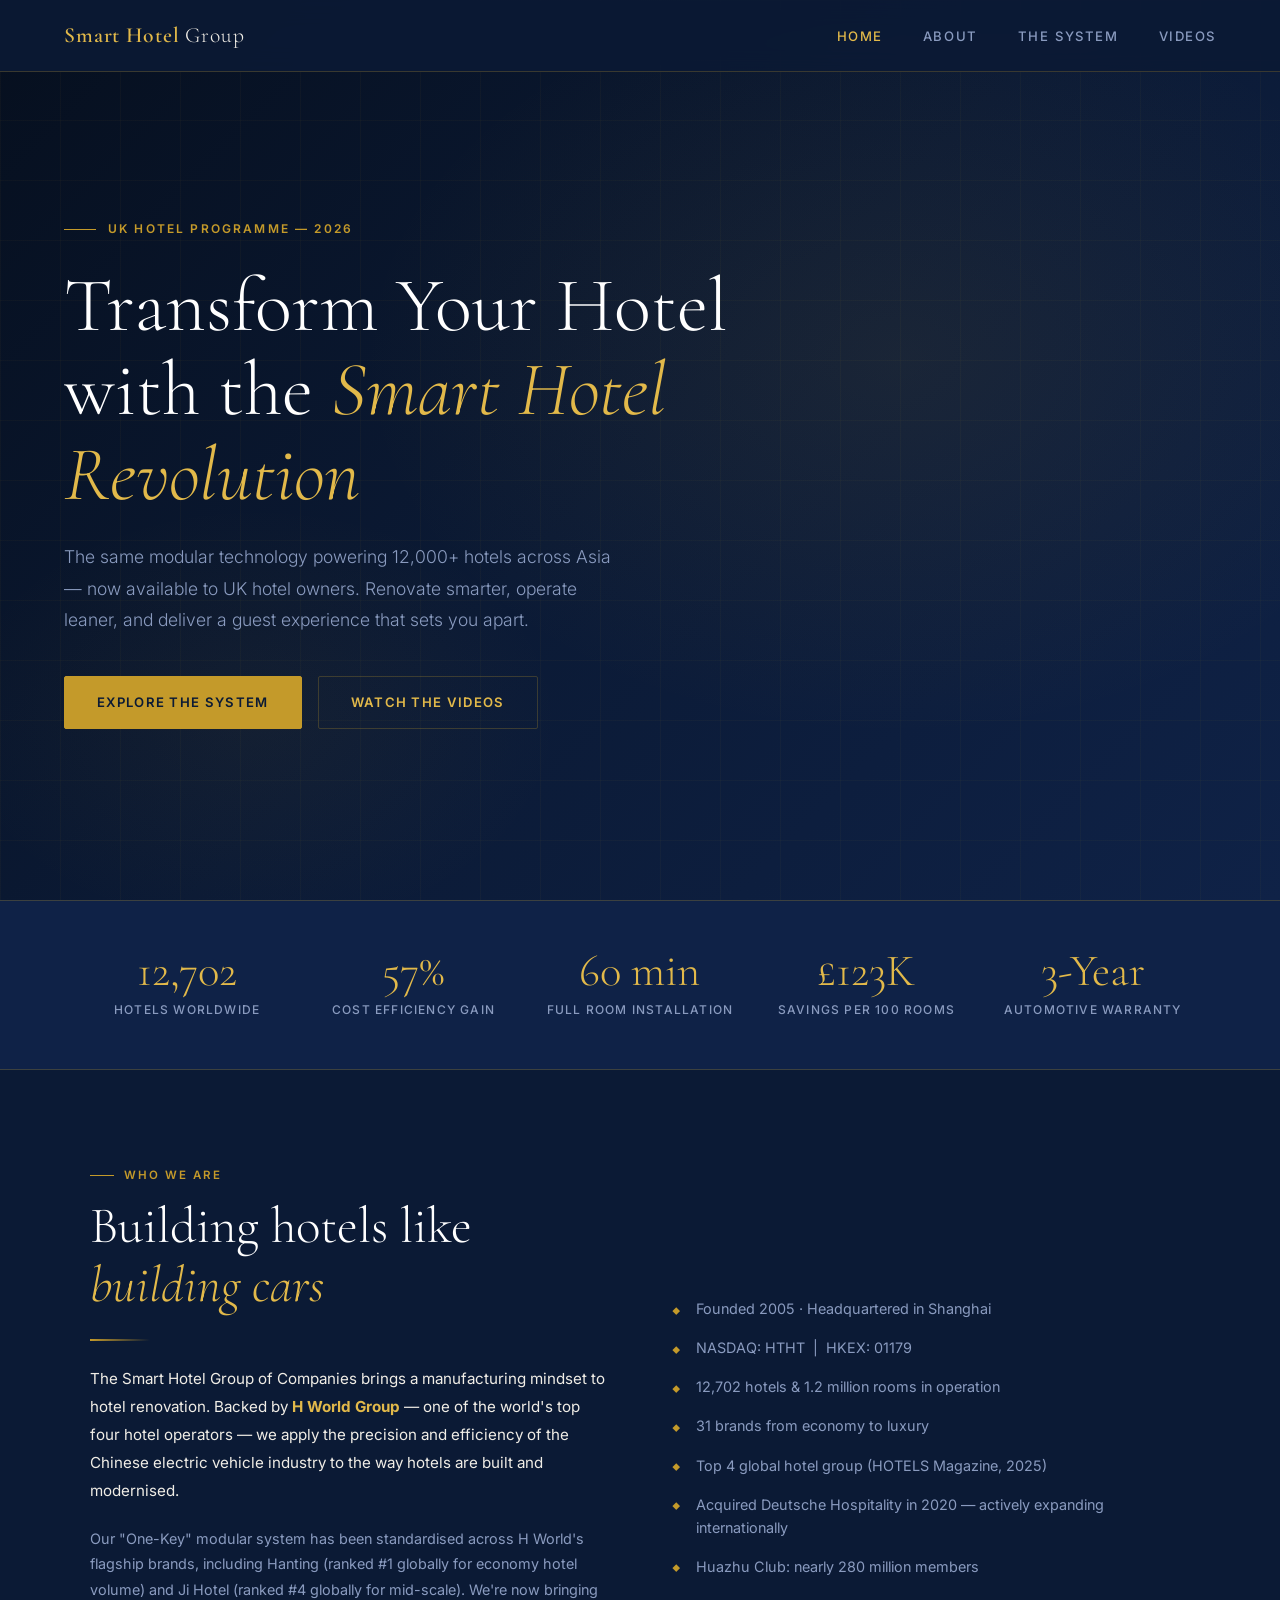
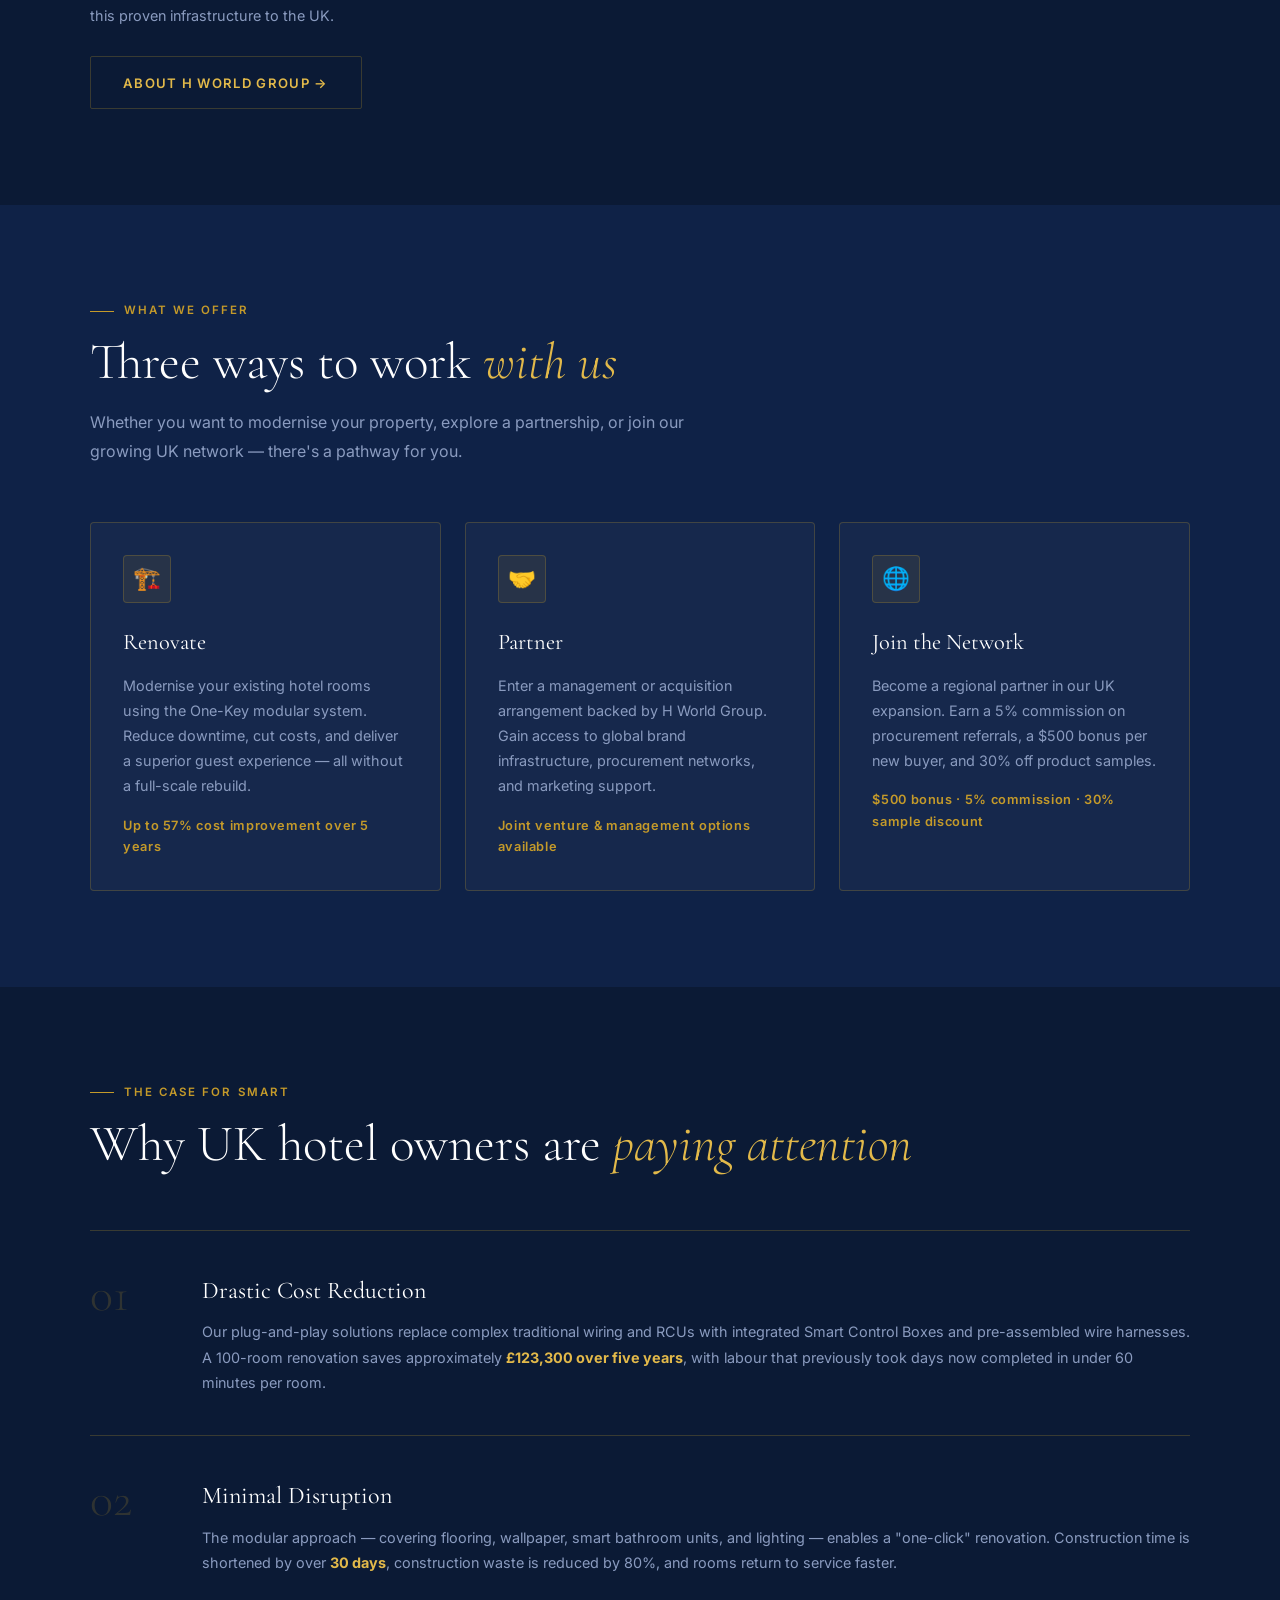
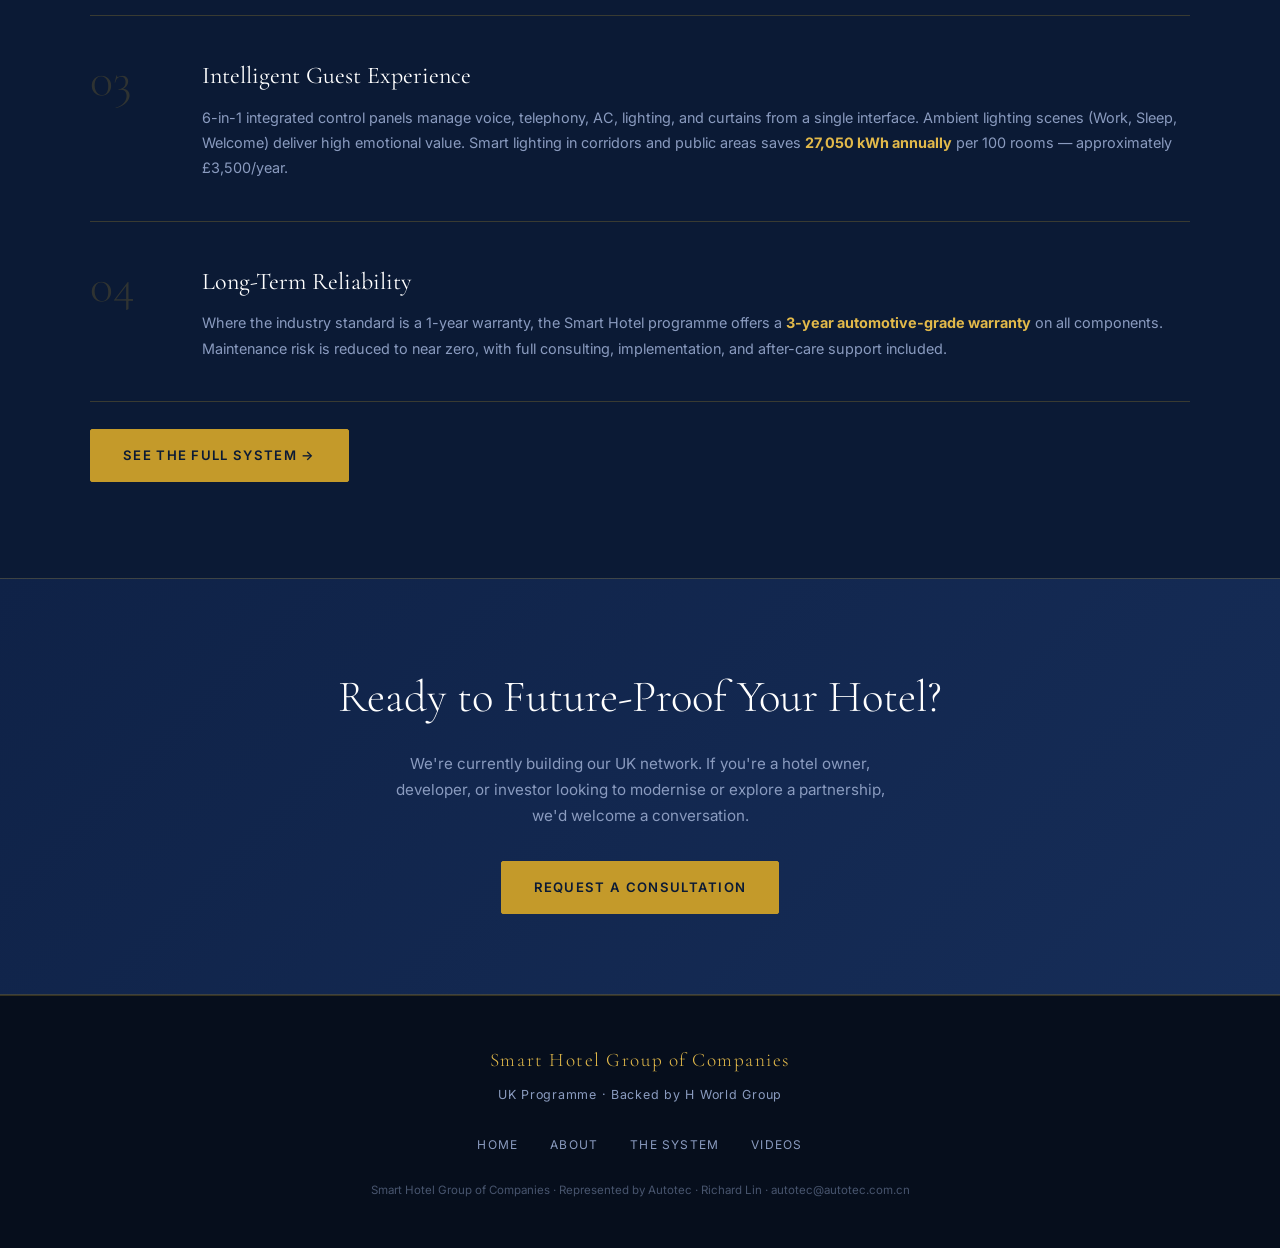
==== index.html @ 2ed1fb94 "Initial commit — Smart Hotel Group website (smarthotels.live)" ====
<!DOCTYPE html>
<html lang="en">
<head>
  <meta charset="UTF-8" />
  <meta name="viewport" content="width=device-width, initial-scale=1.0" />
  <title>Smart Hotel Group — UK Programme</title>
  <link rel="stylesheet" href="style.css" />
</head>
<body>

  <!-- NAVIGATION -->
  <nav>
    <a href="index.html" class="nav-logo">Smart Hotel <span>Group</span></a>
    <ul class="nav-links">
      <li><a href="index.html" class="active">Home</a></li>
      <li><a href="about.html">About</a></li>
      <li><a href="system.html">The System</a></li>
      <li><a href="videos.html">Videos</a></li>
    </ul>
  </nav>

  <!-- HERO -->
  <section class="hero">
    <div class="hero-grid"></div>
    <div class="hero-content">
      <div class="hero-eyebrow">UK Hotel Programme — 2026</div>
      <h1>
        Transform Your Hotel with the
        <em>Smart Hotel Revolution</em>
      </h1>
      <p class="hero-sub">
        The same modular technology powering 12,000+ hotels across Asia — now available to UK hotel owners. Renovate smarter, operate leaner, and deliver a guest experience that sets you apart.
      </p>
      <div class="hero-actions">
        <a href="system.html" class="btn btn-gold">Explore the System</a>
        <a href="videos.html" class="btn btn-outline">Watch the Videos</a>
      </div>
    </div>
  </section>

  <!-- STATS BAR -->
  <div class="stats-bar">
    <div class="stats-grid">
      <div class="stat-item">
        <div class="stat-number">12,702</div>
        <div class="stat-label">Hotels Worldwide</div>
      </div>
      <div class="stat-item">
        <div class="stat-number">57%</div>
        <div class="stat-label">Cost Efficiency Gain</div>
      </div>
      <div class="stat-item">
        <div class="stat-number">60 min</div>
        <div class="stat-label">Full Room Installation</div>
      </div>
      <div class="stat-item">
        <div class="stat-number">£123K</div>
        <div class="stat-label">Savings per 100 Rooms</div>
      </div>
      <div class="stat-item">
        <div class="stat-number">3-Year</div>
        <div class="stat-label">Automotive Warranty</div>
      </div>
    </div>
  </div>

  <!-- INTRO SECTION -->
  <section class="section">
    <div class="section-inner">
      <div class="two-col">
        <div>
          <div class="section-eyebrow">Who We Are</div>
          <h2>Building hotels like <em>building cars</em></h2>
          <div class="gold-divider"></div>
          <p style="color: var(--off-white); font-size: 0.95rem; line-height: 1.85; margin-bottom: 1.25rem;">
            The Smart Hotel Group of Companies brings a manufacturing mindset to hotel renovation. Backed by <strong style="color:var(--gold-light)">H World Group</strong> — one of the world's top four hotel operators — we apply the precision and efficiency of the Chinese electric vehicle industry to the way hotels are built and modernised.
          </p>
          <p style="color: var(--grey); font-size: 0.9rem; line-height: 1.8;">
            Our "One-Key" modular system has been standardised across H World's flagship brands, including Hanting (ranked #1 globally for economy hotel volume) and Ji Hotel (ranked #4 globally for mid-scale). We're now bringing this proven infrastructure to the UK.
          </p>
          <br />
          <a href="about.html" class="btn btn-outline">About H World Group →</a>
        </div>
        <div>
          <ul class="info-list">
            <li>Founded 2005 · Headquartered in Shanghai</li>
            <li>NASDAQ: HTHT &nbsp;|&nbsp; HKEX: 01179</li>
            <li>12,702 hotels &amp; 1.2 million rooms in operation</li>
            <li>31 brands from economy to luxury</li>
            <li>Top 4 global hotel group (HOTELS Magazine, 2025)</li>
            <li>Acquired Deutsche Hospitality in 2020 — actively expanding internationally</li>
            <li>Huazhu Club: nearly 280 million members</li>
          </ul>
        </div>
      </div>
    </div>
  </section>

  <!-- WHAT WE OFFER -->
  <section class="section section-alt">
    <div class="section-inner">
      <div class="section-header">
        <div class="section-eyebrow">What We Offer</div>
        <h2>Three ways to work <em>with us</em></h2>
        <p class="section-desc">Whether you want to modernise your property, explore a partnership, or join our growing UK network — there's a pathway for you.</p>
      </div>
      <div class="cards-grid">
        <div class="card">
          <div class="card-icon">🏗️</div>
          <h3>Renovate</h3>
          <p>Modernise your existing hotel rooms using the One-Key modular system. Reduce downtime, cut costs, and deliver a superior guest experience — all without a full-scale rebuild.</p>
          <div class="card-highlight">Up to 57% cost improvement over 5 years</div>
        </div>
        <div class="card">
          <div class="card-icon">🤝</div>
          <h3>Partner</h3>
          <p>Enter a management or acquisition arrangement backed by H World Group. Gain access to global brand infrastructure, procurement networks, and marketing support.</p>
          <div class="card-highlight">Joint venture &amp; management options available</div>
        </div>
        <div class="card">
          <div class="card-icon">🌐</div>
          <h3>Join the Network</h3>
          <p>Become a regional partner in our UK expansion. Earn a 5% commission on procurement referrals, a $500 bonus per new buyer, and 30% off product samples.</p>
          <div class="card-highlight">$500 bonus · 5% commission · 30% sample discount</div>
        </div>
      </div>
    </div>
  </section>

  <!-- WHY IT WORKS -->
  <section class="section">
    <div class="section-inner">
      <div class="section-header">
        <div class="section-eyebrow">The Case for Smart</div>
        <h2>Why UK hotel owners are <em>paying attention</em></h2>
      </div>
      <div class="feature-rows">
        <div class="feature-row">
          <div class="feature-number">01</div>
          <div>
            <h3>Drastic Cost Reduction</h3>
            <p>Our plug-and-play solutions replace complex traditional wiring and RCUs with integrated Smart Control Boxes and pre-assembled wire harnesses. A 100-room renovation saves approximately <strong style="color:var(--gold-light)">£123,300 over five years</strong>, with labour that previously took days now completed in under 60 minutes per room.</p>
          </div>
        </div>
        <div class="feature-row">
          <div class="feature-number">02</div>
          <div>
            <h3>Minimal Disruption</h3>
            <p>The modular approach — covering flooring, wallpaper, smart bathroom units, and lighting — enables a "one-click" renovation. Construction time is shortened by over <strong style="color:var(--gold-light)">30 days</strong>, construction waste is reduced by 80%, and rooms return to service faster.</p>
          </div>
        </div>
        <div class="feature-row">
          <div class="feature-number">03</div>
          <div>
            <h3>Intelligent Guest Experience</h3>
            <p>6-in-1 integrated control panels manage voice, telephony, AC, lighting, and curtains from a single interface. Ambient lighting scenes (Work, Sleep, Welcome) deliver high emotional value. Smart lighting in corridors and public areas saves <strong style="color:var(--gold-light)">27,050 kWh annually</strong> per 100 rooms — approximately £3,500/year.</p>
          </div>
        </div>
        <div class="feature-row">
          <div class="feature-number">04</div>
          <div>
            <h3>Long-Term Reliability</h3>
            <p>Where the industry standard is a 1-year warranty, the Smart Hotel programme offers a <strong style="color:var(--gold-light)">3-year automotive-grade warranty</strong> on all components. Maintenance risk is reduced to near zero, with full consulting, implementation, and after-care support included.</p>
          </div>
        </div>
      </div>
      <br />
      <a href="system.html" class="btn btn-gold">See the Full System →</a>
    </div>
  </section>

  <!-- CTA BAND -->
  <div class="cta-band">
    <h2>Ready to Future-Proof Your Hotel?</h2>
    <p>We're currently building our UK network. If you're a hotel owner, developer, or investor looking to modernise or explore a partnership, we'd welcome a conversation.</p>
    <a href="mailto:autotec@autotec.com.cn" class="btn btn-gold">Request a Consultation</a>
  </div>

  <!-- FOOTER -->
  <footer>
    <div class="footer-logo">Smart Hotel Group of Companies</div>
    <div class="footer-sub">UK Programme · Backed by H World Group</div>
    <ul class="footer-links">
      <li><a href="index.html">Home</a></li>
      <li><a href="about.html">About</a></li>
      <li><a href="system.html">The System</a></li>
      <li><a href="videos.html">Videos</a></li>
    </ul>
    <p class="footer-copy">Smart Hotel Group of Companies · Represented by Autotec · Richard Lin · autotec@autotec.com.cn</p>
  </footer>

</body>
</html>
---- style.css ----
/* ================================================
   SMART HOTEL GROUP — SHARED STYLESHEET
   Palette: Deep Navy + Gold
   ================================================ */

@import url('https://fonts.googleapis.com/css2?family=Cormorant+Garamond:ital,wght@0,300;0,400;0,600;1,300;1,400&family=Inter:wght@300;400;500;600&display=swap');

/* ── Reset & Base ── */
*, *::before, *::after { box-sizing: border-box; margin: 0; padding: 0; }

:root {
  --navy:        #0b1a35;
  --navy-mid:    #0f2247;
  --navy-light:  #162d58;
  --gold:        #c49a2a;
  --gold-light:  #e2b94a;
  --gold-pale:   #f5e199;
  --white:       #ffffff;
  --off-white:   #f0ede6;
  --grey:        #8a9bbf;
  --border:      rgba(196, 154, 42, 0.25);
  --font-heading: 'Cormorant Garamond', Georgia, serif;
  --font-body:    'Inter', system-ui, sans-serif;
}

html { scroll-behavior: smooth; }

body {
  background: var(--navy);
  color: var(--off-white);
  font-family: var(--font-body);
  font-size: 16px;
  line-height: 1.7;
  -webkit-font-smoothing: antialiased;
}

a { color: var(--gold-light); text-decoration: none; transition: color 0.2s; }
a:hover { color: var(--gold-pale); }

img { max-width: 100%; display: block; }

/* ── Navigation ── */
nav {
  position: fixed;
  top: 0; left: 0; right: 0;
  z-index: 100;
  display: flex;
  align-items: center;
  justify-content: space-between;
  padding: 0 5%;
  height: 72px;
  background: rgba(11, 26, 53, 0.92);
  backdrop-filter: blur(12px);
  border-bottom: 1px solid var(--border);
}

.nav-logo {
  font-family: var(--font-heading);
  font-size: 1.35rem;
  font-weight: 600;
  color: var(--gold-light);
  letter-spacing: 0.04em;
  white-space: nowrap;
}

.nav-logo span {
  color: var(--off-white);
  font-weight: 300;
}

.nav-links {
  display: flex;
  gap: 2.5rem;
  list-style: none;
}

.nav-links a {
  font-size: 0.82rem;
  font-weight: 500;
  letter-spacing: 0.12em;
  text-transform: uppercase;
  color: var(--grey);
  transition: color 0.2s;
}

.nav-links a:hover,
.nav-links a.active {
  color: var(--gold-light);
}

/* ── Hero ── */
.hero {
  position: relative;
  min-height: 100vh;
  display: flex;
  align-items: center;
  padding: 120px 5% 80px;
  overflow: hidden;
  background: linear-gradient(135deg, #060f1e 0%, #0b1a35 50%, #0f2247 100%);
}

.hero::before {
  content: '';
  position: absolute;
  inset: 0;
  background:
    radial-gradient(ellipse 60% 60% at 70% 40%, rgba(196,154,42,0.08) 0%, transparent 70%),
    radial-gradient(ellipse 40% 40% at 20% 80%, rgba(196,154,42,0.05) 0%, transparent 60%);
  pointer-events: none;
}

.hero-grid {
  position: absolute;
  inset: 0;
  background-image:
    linear-gradient(rgba(196,154,42,0.04) 1px, transparent 1px),
    linear-gradient(90deg, rgba(196,154,42,0.04) 1px, transparent 1px);
  background-size: 60px 60px;
  pointer-events: none;
}

.hero-content {
  position: relative;
  max-width: 800px;
}

.hero-eyebrow {
  display: inline-flex;
  align-items: center;
  gap: 0.75rem;
  font-size: 0.75rem;
  font-weight: 600;
  letter-spacing: 0.18em;
  text-transform: uppercase;
  color: var(--gold);
  margin-bottom: 1.5rem;
}

.hero-eyebrow::before {
  content: '';
  display: inline-block;
  width: 32px;
  height: 1px;
  background: var(--gold);
}

.hero h1 {
  font-family: var(--font-heading);
  font-size: clamp(2.8rem, 6vw, 5rem);
  font-weight: 300;
  line-height: 1.1;
  color: var(--white);
  margin-bottom: 1.5rem;
}

.hero h1 em {
  font-style: italic;
  color: var(--gold-light);
}

.hero-sub {
  font-size: 1.1rem;
  font-weight: 300;
  color: var(--grey);
  max-width: 560px;
  margin-bottom: 2.5rem;
  line-height: 1.8;
}

.btn {
  display: inline-flex;
  align-items: center;
  gap: 0.6rem;
  padding: 0.9rem 2rem;
  font-size: 0.82rem;
  font-weight: 600;
  letter-spacing: 0.1em;
  text-transform: uppercase;
  border-radius: 2px;
  transition: all 0.25s;
  cursor: pointer;
}

.btn-gold {
  background: var(--gold);
  color: var(--navy);
  border: 1px solid var(--gold);
}

.btn-gold:hover {
  background: var(--gold-light);
  border-color: var(--gold-light);
  color: var(--navy);
  transform: translateY(-1px);
  box-shadow: 0 8px 24px rgba(196,154,42,0.3);
}

.btn-outline {
  background: transparent;
  color: var(--gold-light);
  border: 1px solid var(--border);
}

.btn-outline:hover {
  border-color: var(--gold-light);
  color: var(--gold-pale);
}

.hero-actions {
  display: flex;
  gap: 1rem;
  flex-wrap: wrap;
}

/* ── Stats Bar ── */
.stats-bar {
  background: var(--navy-mid);
  border-top: 1px solid var(--border);
  border-bottom: 1px solid var(--border);
  padding: 3rem 5%;
}

.stats-grid {
  display: grid;
  grid-template-columns: repeat(auto-fit, minmax(180px, 1fr));
  gap: 2rem;
  max-width: 1100px;
  margin: 0 auto;
  text-align: center;
}

.stat-item {}

.stat-number {
  font-family: var(--font-heading);
  font-size: 2.8rem;
  font-weight: 300;
  color: var(--gold-light);
  line-height: 1;
  margin-bottom: 0.4rem;
}

.stat-label {
  font-size: 0.75rem;
  font-weight: 500;
  letter-spacing: 0.1em;
  text-transform: uppercase;
  color: var(--grey);
}

/* ── Section Base ── */
.section {
  padding: 6rem 5%;
}

.section-alt {
  background: var(--navy-mid);
}

.section-inner {
  max-width: 1100px;
  margin: 0 auto;
}

.section-header {
  margin-bottom: 3.5rem;
}

.section-eyebrow {
  font-size: 0.72rem;
  font-weight: 600;
  letter-spacing: 0.18em;
  text-transform: uppercase;
  color: var(--gold);
  margin-bottom: 0.75rem;
  display: flex;
  align-items: center;
  gap: 0.6rem;
}

.section-eyebrow::before {
  content: '';
  display: inline-block;
  width: 24px;
  height: 1px;
  background: var(--gold);
}

.section h2 {
  font-family: var(--font-heading);
  font-size: clamp(2rem, 4vw, 3.2rem);
  font-weight: 300;
  color: var(--white);
  line-height: 1.15;
  margin-bottom: 1rem;
}

.section h2 em {
  font-style: italic;
  color: var(--gold-light);
}

.section-desc {
  font-size: 1rem;
  color: var(--grey);
  max-width: 600px;
  line-height: 1.8;
}

/* ── Cards ── */
.cards-grid {
  display: grid;
  grid-template-columns: repeat(auto-fit, minmax(280px, 1fr));
  gap: 1.5rem;
}

.card {
  background: rgba(255,255,255,0.03);
  border: 1px solid var(--border);
  border-radius: 4px;
  padding: 2rem;
  transition: border-color 0.25s, transform 0.25s;
}

.card:hover {
  border-color: rgba(196,154,42,0.5);
  transform: translateY(-3px);
}

.card-icon {
  width: 48px;
  height: 48px;
  background: rgba(196,154,42,0.1);
  border: 1px solid var(--border);
  border-radius: 4px;
  display: flex;
  align-items: center;
  justify-content: center;
  font-size: 1.4rem;
  margin-bottom: 1.25rem;
}

.card h3 {
  font-family: var(--font-heading);
  font-size: 1.4rem;
  font-weight: 400;
  color: var(--white);
  margin-bottom: 0.75rem;
}

.card p {
  font-size: 0.9rem;
  color: var(--grey);
  line-height: 1.75;
}

.card-highlight {
  margin-top: 1rem;
  font-size: 0.8rem;
  font-weight: 600;
  color: var(--gold);
  letter-spacing: 0.05em;
}

/* ── Gold Divider ── */
.gold-divider {
  width: 60px;
  height: 2px;
  background: linear-gradient(90deg, var(--gold), transparent);
  margin: 1.5rem 0;
}

/* ── Two-col layout ── */
.two-col {
  display: grid;
  grid-template-columns: 1fr 1fr;
  gap: 4rem;
  align-items: center;
}

@media (max-width: 768px) {
  .two-col { grid-template-columns: 1fr; gap: 2.5rem; }
}

/* ── Info Block ── */
.info-list {
  list-style: none;
  display: flex;
  flex-direction: column;
  gap: 1rem;
}

.info-list li {
  display: flex;
  align-items: flex-start;
  gap: 1rem;
  font-size: 0.9rem;
  color: var(--grey);
  line-height: 1.6;
}

.info-list li::before {
  content: '◆';
  color: var(--gold);
  font-size: 0.5rem;
  margin-top: 0.45rem;
  flex-shrink: 0;
}

/* ── Feature Row ── */
.feature-rows {
  display: flex;
  flex-direction: column;
  gap: 0;
}

.feature-row {
  display: grid;
  grid-template-columns: 80px 1fr;
  gap: 2rem;
  padding: 2.5rem 0;
  border-bottom: 1px solid var(--border);
  align-items: start;
}

.feature-row:first-child { border-top: 1px solid var(--border); }

.feature-number {
  font-family: var(--font-heading);
  font-size: 3rem;
  font-weight: 300;
  color: rgba(196,154,42,0.2);
  line-height: 1;
}

.feature-row h3 {
  font-family: var(--font-heading);
  font-size: 1.5rem;
  font-weight: 400;
  color: var(--white);
  margin-bottom: 0.5rem;
}

.feature-row p {
  font-size: 0.9rem;
  color: var(--grey);
  line-height: 1.75;
}

/* ── Data Table ── */
.data-table-wrap {
  overflow-x: auto;
  border: 1px solid var(--border);
  border-radius: 4px;
}

.data-table {
  width: 100%;
  border-collapse: collapse;
  font-size: 0.88rem;
}

.data-table th {
  background: rgba(196,154,42,0.1);
  color: var(--gold-light);
  font-weight: 600;
  letter-spacing: 0.06em;
  text-transform: uppercase;
  font-size: 0.75rem;
  padding: 1rem 1.25rem;
  text-align: left;
  border-bottom: 1px solid var(--border);
}

.data-table td {
  padding: 0.9rem 1.25rem;
  color: var(--off-white);
  border-bottom: 1px solid rgba(196,154,42,0.08);
}

.data-table tr:last-child td { border-bottom: none; }

.data-table tr:hover td { background: rgba(196,154,42,0.03); }

.data-table .highlight-row td {
  color: var(--gold-light);
  font-weight: 600;
  background: rgba(196,154,42,0.07);
}

/* ── Video Cards ── */
.video-grid {
  display: grid;
  grid-template-columns: repeat(auto-fit, minmax(420px, 1fr));
  gap: 2.5rem;
}

@media (max-width: 900px) {
  .video-grid { grid-template-columns: 1fr; }
}

.video-card {
  border: 1px solid var(--border);
  border-radius: 4px;
  overflow: hidden;
  background: rgba(255,255,255,0.02);
}

.video-card video {
  width: 100%;
  display: block;
  background: #000;
  max-height: 320px;
  object-fit: contain;
}

.video-card-body {
  padding: 1.5rem;
}

.video-card-body h3 {
  font-family: var(--font-heading);
  font-size: 1.3rem;
  font-weight: 400;
  color: var(--white);
  margin-bottom: 0.5rem;
}

.video-card-body p {
  font-size: 0.88rem;
  color: var(--grey);
  line-height: 1.7;
}

.video-tag {
  display: inline-block;
  font-size: 0.68rem;
  font-weight: 600;
  letter-spacing: 0.12em;
  text-transform: uppercase;
  color: var(--gold);
  border: 1px solid var(--border);
  padding: 0.2rem 0.6rem;
  border-radius: 2px;
  margin-bottom: 0.75rem;
}

/* ── CTA Band ── */
.cta-band {
  background: linear-gradient(135deg, var(--navy-mid), var(--navy-light));
  border-top: 1px solid var(--border);
  border-bottom: 1px solid var(--border);
  padding: 5rem 5%;
  text-align: center;
}

.cta-band h2 {
  font-family: var(--font-heading);
  font-size: clamp(1.8rem, 3.5vw, 2.8rem);
  font-weight: 300;
  color: var(--white);
  margin-bottom: 1rem;
}

.cta-band p {
  color: var(--grey);
  max-width: 520px;
  margin: 0 auto 2rem;
  font-size: 0.95rem;
}

/* ── Page Header ── */
.page-header {
  padding: 160px 5% 80px;
  background: linear-gradient(135deg, #060f1e 0%, #0b1a35 60%, #0f2247 100%);
  border-bottom: 1px solid var(--border);
  position: relative;
  overflow: hidden;
}

.page-header::before {
  content: '';
  position: absolute;
  inset: 0;
  background: radial-gradient(ellipse 50% 80% at 80% 50%, rgba(196,154,42,0.07) 0%, transparent 70%);
  pointer-events: none;
}

.page-header-inner {
  max-width: 780px;
  position: relative;
}

.page-header h1 {
  font-family: var(--font-heading);
  font-size: clamp(2.4rem, 5vw, 4rem);
  font-weight: 300;
  color: var(--white);
  line-height: 1.1;
  margin-bottom: 1rem;
}

.page-header h1 em { font-style: italic; color: var(--gold-light); }

.page-header p {
  font-size: 1rem;
  color: var(--grey);
  line-height: 1.8;
  max-width: 560px;
}

/* ── Brand Pills ── */
.brand-pills {
  display: flex;
  flex-wrap: wrap;
  gap: 0.75rem;
  margin-top: 1.5rem;
}

.brand-pill {
  background: rgba(196,154,42,0.08);
  border: 1px solid var(--border);
  color: var(--off-white);
  font-size: 0.78rem;
  font-weight: 500;
  padding: 0.4rem 0.9rem;
  border-radius: 2px;
  letter-spacing: 0.04em;
}

.brand-pill.gold {
  background: rgba(196,154,42,0.15);
  border-color: rgba(196,154,42,0.4);
  color: var(--gold-light);
}

/* ── Pillar Cards ── */
.pillar-grid {
  display: grid;
  grid-template-columns: repeat(3, 1fr);
  gap: 1.5rem;
}

@media (max-width: 860px) {
  .pillar-grid { grid-template-columns: 1fr; }
}

.pillar-card {
  border: 1px solid var(--border);
  border-radius: 4px;
  padding: 2rem;
  background: rgba(255,255,255,0.02);
}

.pillar-card-num {
  font-family: var(--font-heading);
  font-size: 0.78rem;
  font-weight: 600;
  letter-spacing: 0.14em;
  text-transform: uppercase;
  color: var(--gold);
  margin-bottom: 1rem;
}

.pillar-card h3 {
  font-family: var(--font-heading);
  font-size: 1.6rem;
  font-weight: 400;
  color: var(--white);
  margin-bottom: 1rem;
}

.pillar-card ul {
  list-style: none;
  display: flex;
  flex-direction: column;
  gap: 0.6rem;
}

.pillar-card ul li {
  font-size: 0.85rem;
  color: var(--grey);
  padding-left: 1.2rem;
  position: relative;
  line-height: 1.5;
}

.pillar-card ul li::before {
  content: '—';
  position: absolute;
  left: 0;
  color: var(--gold);
  font-size: 0.7rem;
}

/* ── Footer ── */
footer {
  background: #060e1c;
  border-top: 1px solid var(--border);
  padding: 3rem 5%;
  text-align: center;
}

.footer-logo {
  font-family: var(--font-heading);
  font-size: 1.2rem;
  color: var(--gold-light);
  margin-bottom: 0.5rem;
  font-weight: 300;
  letter-spacing: 0.08em;
}

.footer-sub {
  font-size: 0.78rem;
  color: var(--grey);
  letter-spacing: 0.06em;
  margin-bottom: 1.5rem;
}

.footer-links {
  display: flex;
  justify-content: center;
  gap: 2rem;
  list-style: none;
  margin-bottom: 1.5rem;
}

.footer-links a {
  font-size: 0.75rem;
  letter-spacing: 0.1em;
  text-transform: uppercase;
  color: var(--grey);
}

.footer-links a:hover { color: var(--gold-light); }

.footer-copy {
  font-size: 0.72rem;
  color: rgba(138,155,191,0.5);
}

/* ── Responsive ── */
@media (max-width: 640px) {
  nav { padding: 0 4%; }
  .nav-links { gap: 1.25rem; }
  .nav-links a { font-size: 0.72rem; }
  .section { padding: 4rem 4%; }
  .hero { padding: 100px 4% 60px; }
  .page-header { padding: 120px 4% 60px; }
  .stats-bar { padding: 2.5rem 4%; }
}
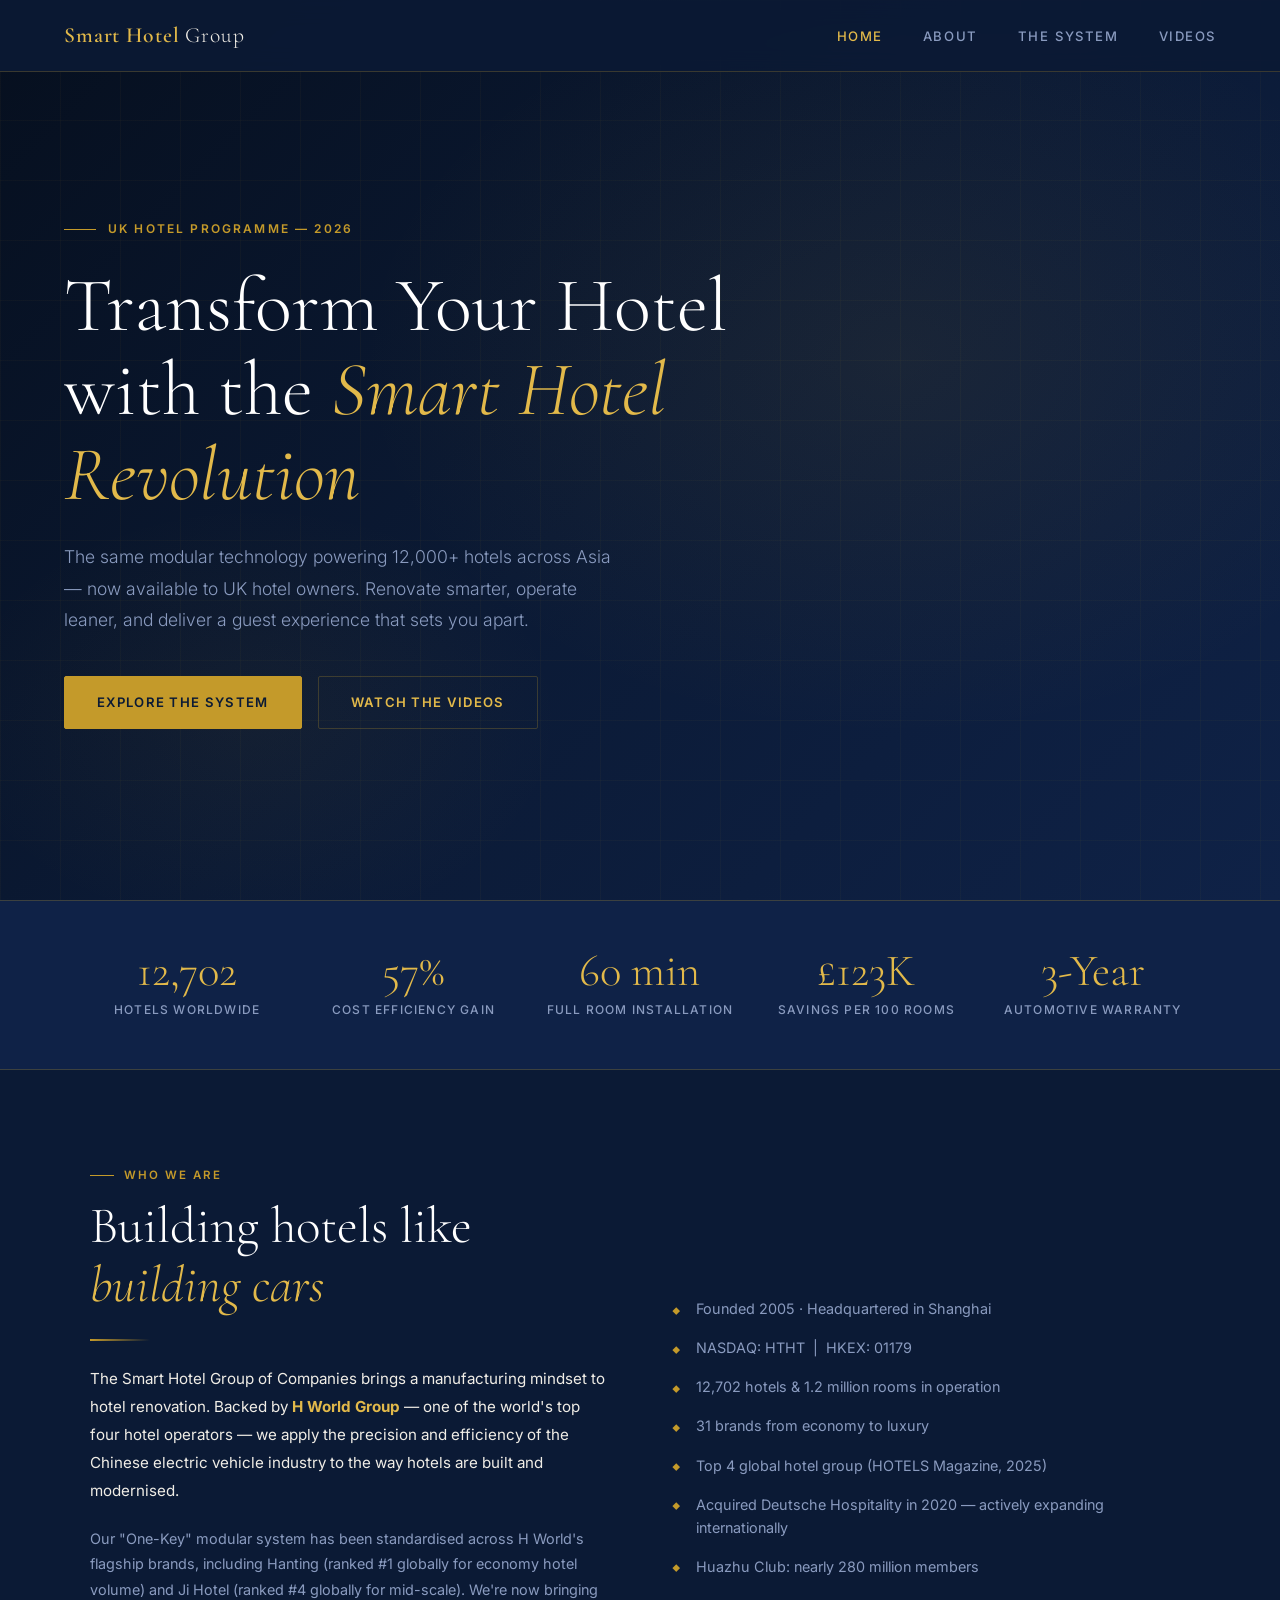
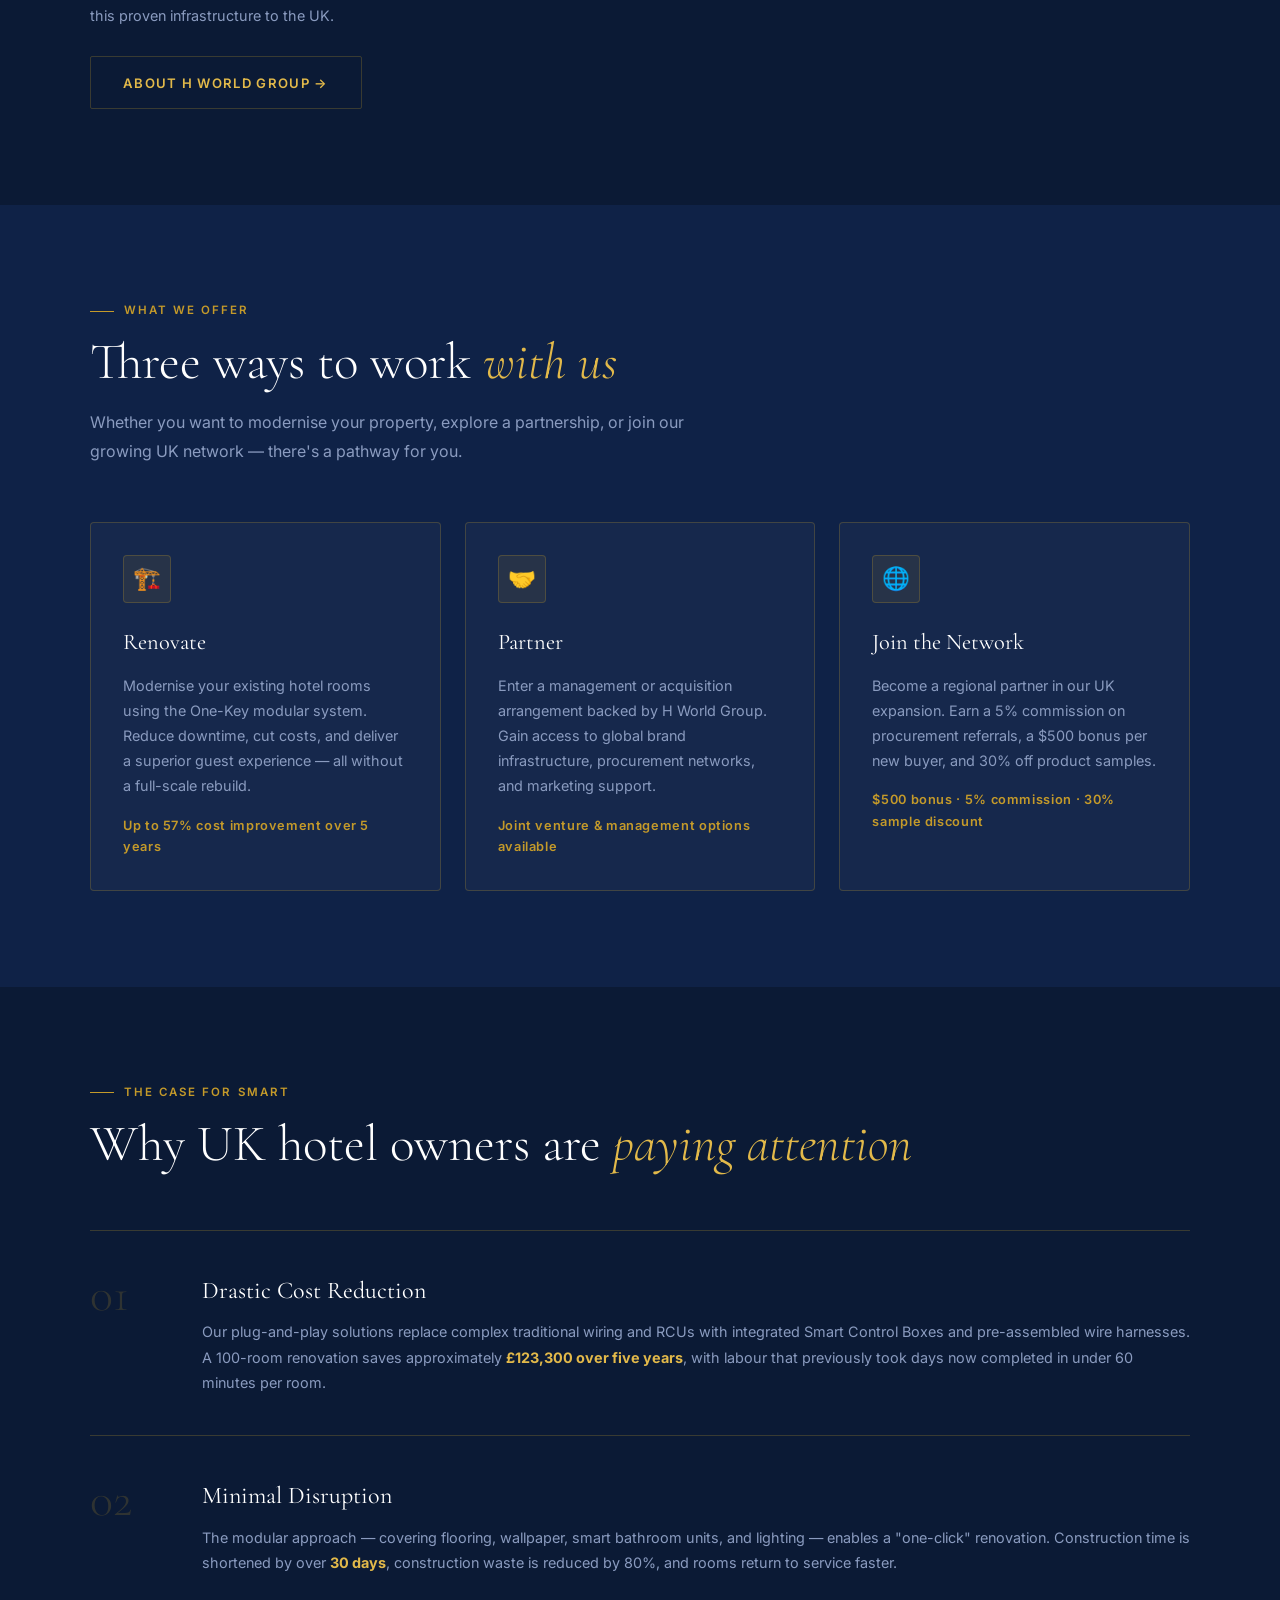
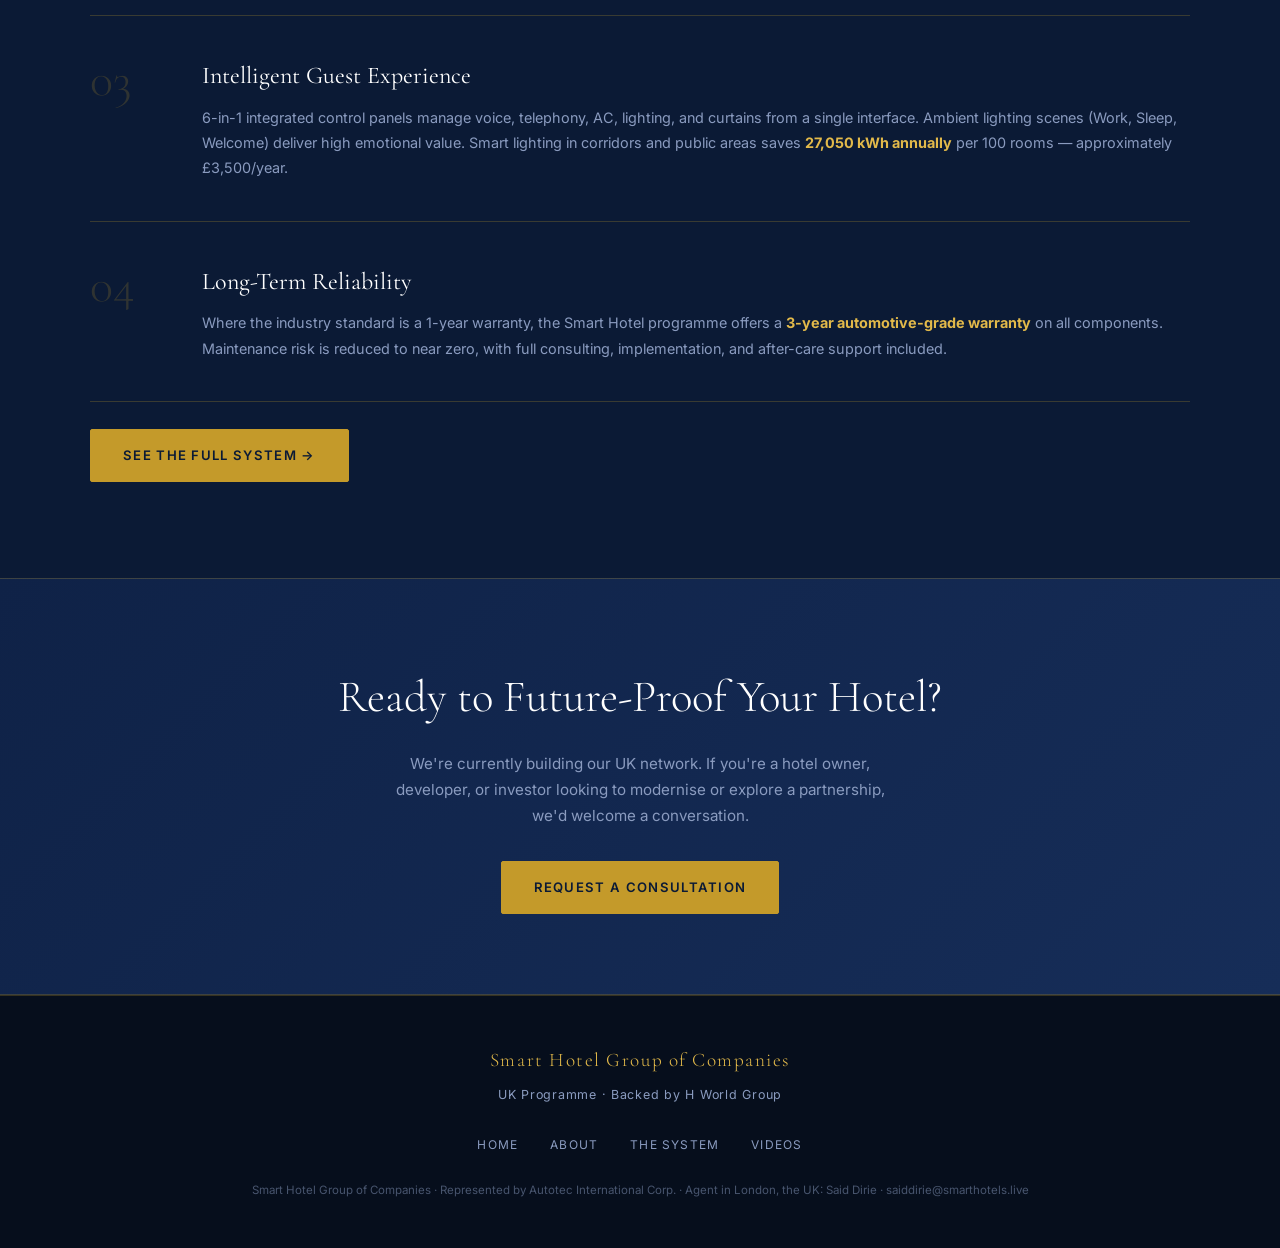
==== commit 1aeaa571: "Update footer contact information in index.html" ====
--- a/index.html
+++ b/index.html
@@ -186,7 +186,7 @@
       <li><a href="system.html">The System</a></li>
       <li><a href="videos.html">Videos</a></li>
     </ul>
-    <p class="footer-copy">Smart Hotel Group of Companies · Represented by Autotec · Richard Lin · autotec@autotec.com.cn</p>
+    <p class="footer-copy">Smart Hotel Group of Companies · Represented by Autotec International Corp. · Agent in London, the UK: Said Dirie · saiddirie@smarthotels.live</p>
   </footer>
 
 </body>
